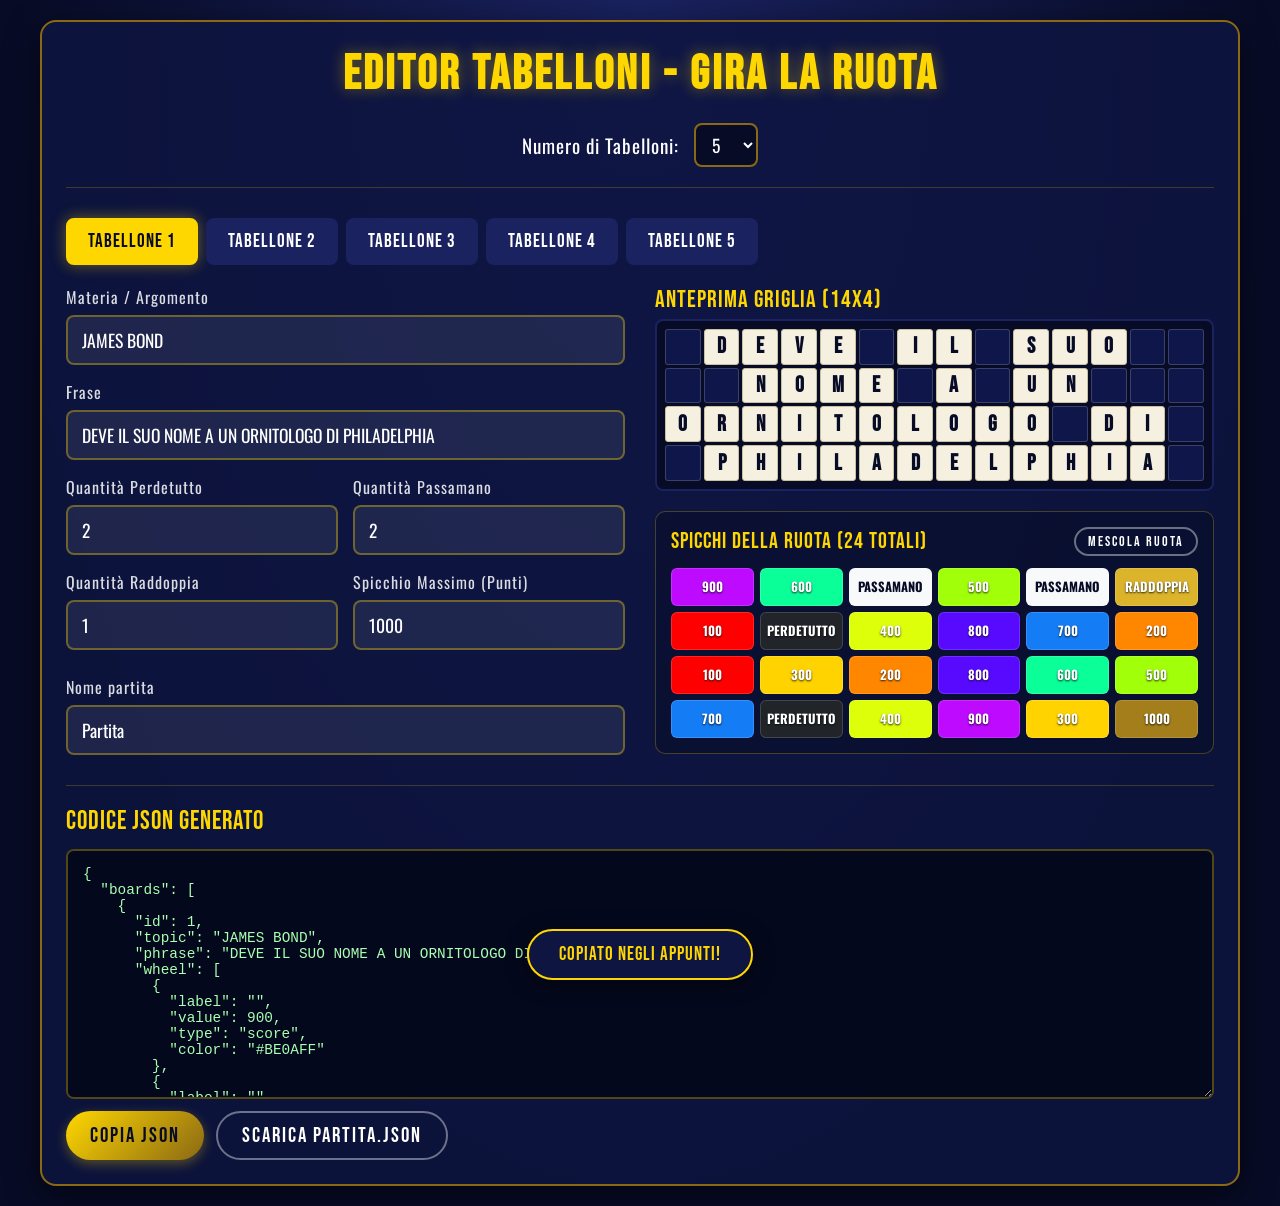
==== gira-editor.html @ a4a85a67 "Add files via upload" ====
<!DOCTYPE html>
<html lang="it">

<head>
  <meta charset="UTF-8">
  <meta name="viewport" content="width=device-width, initial-scale=1.0">
  <title>Editor Tabelloni - Gira la Ruota</title>
  <link href="https://fonts.googleapis.com/css2?family=Bebas+Neue&family=Oswald:wght@300;400;600;700&display=swap"
    rel="stylesheet">
  <style>
    :root {
      --oro: #FFD700;
      --oro-scuro: #8B6914;
      --blu-scuro: #070B25;
      --blu-medio: #0E1540;
      --blu-chiaro: #1A2260;
      --cella-sfondo: #F5F0E0;
      --cella-bordo: #C8C0A0;
      --cella-vuota: #0E164A;
      --cella-vuota-bordo: rgba(255, 255, 255, 0.18);
      --ombra-oro: 0 0 15px rgba(255, 215, 0, 0.4);
    }

    * {
      margin: 0;
      padding: 0;
      box-sizing: border-box;
    }

    body {
      font-family: "Oswald", sans-serif;
      background-color: var(--blu-scuro);
      color: #ffffff;
      padding: 20px;
      min-height: 100vh;
      background-image: radial-gradient(ellipse at top, #1a2260 0%, #070b25 70%);
    }

    .contenitore {
      max-width: 1200px;
      margin: 0 auto;
      background: rgba(14, 21, 64, 0.85);
      border: 2px solid var(--oro-scuro);
      border-radius: 16px;
      padding: 24px;
      box-shadow: 0 8px 32px rgba(0, 0, 0, 0.5);
    }

    h1 {
      font-family: "Bebas Neue", cursive;
      font-size: 3rem;
      letter-spacing: 3px;
      color: var(--oro);
      text-align: center;
      margin-bottom: 20px;
      text-shadow: var(--ombra-oro);
    }

    .sezione-setup {
      display: flex;
      justify-content: center;
      align-items: center;
      gap: 15px;
      margin-bottom: 30px;
      padding-bottom: 20px;
      border-bottom: 1px solid rgba(255, 215, 0, 0.2);
    }

    .sezione-setup label {
      font-size: 1.2rem;
      letter-spacing: 1px;
    }

    .selettore {
      font-family: "Oswald", sans-serif;
      font-size: 1.1rem;
      padding: 6px 12px;
      background: var(--blu-scuro);
      color: #fff;
      border: 2px solid var(--oro-scuro);
      border-radius: 8px;
      outline: none;
      cursor: pointer;
    }

    .selettore:focus {
      border-color: var(--oro);
      box-shadow: var(--ombra-oro);
    }

    .tab-container {
      display: flex;
      flex-wrap: wrap;
      gap: 8px;
      margin-bottom: 20px;
    }

    .tab-pulsante {
      font-family: "Bebas Neue", cursive;
      font-size: 1.2rem;
      letter-spacing: 1px;
      padding: 10px 20px;
      background: var(--blu-chiaro);
      color: #fff;
      border: 2px solid transparent;
      border-radius: 8px;
      cursor: pointer;
      transition: all 0.25s;
    }

    .tab-pulsante.attivo {
      background: var(--oro);
      color: var(--blu-scuro);
      border-color: var(--oro);
      box-shadow: var(--ombra-oro);
    }

    .tab-pulsante:hover:not(.attivo) {
      background: rgba(255, 215, 0, 0.15);
      border-color: var(--oro-scuro);
    }

    .contenuto-editor {
      display: grid;
      grid-template-columns: 1fr 1fr;
      gap: 30px;
    }

    @media (max-width: 900px) {
      .contenuto-editor {
        grid-template-columns: 1fr;
      }
    }

    .form-colonna {
      display: flex;
      flex-direction: column;
      gap: 15px;
    }

    .gruppo-input {
      display: flex;
      flex-direction: column;
      gap: 6px;
    }

    .gruppo-input label {
      font-size: 1rem;
      letter-spacing: 1px;
      color: rgba(255, 255, 255, 0.85);
    }

    .campo-testo,
    .campo-numero {
      font-family: "Oswald", sans-serif;
      font-size: 1.1rem;
      padding: 10px 14px;
      background: rgba(255, 255, 255, 0.08);
      border: 2px solid rgba(255, 215, 0, 0.35);
      border-radius: 8px;
      color: #fff;
      outline: none;
      transition: all 0.2s;
    }

    .campo-testo:focus,
    .campo-numero:focus {
      border-color: var(--oro);
      box-shadow: var(--ombra-oro);
    }

    .campo-testo {
      text-transform: uppercase;
    }

    .riga-parametri {
      display: grid;
      grid-template-columns: repeat(2, 1fr);
      gap: 15px;
    }

    .preview-colonna {
      display: flex;
      flex-direction: column;
      gap: 20px;
    }

    .anteprima-griglia-titolo {
      font-family: "Bebas Neue", cursive;
      font-size: 1.5rem;
      color: var(--oro);
      letter-spacing: 1px;
      margin-bottom: 5px;
    }

    .griglia-tabellone {
      display: grid;
      grid-template-columns: repeat(14, 1fr);
      grid-template-rows: repeat(4, 1fr);
      gap: 3px;
      background: var(--blu-scuro);
      padding: 8px;
      border-radius: 8px;
      border: 2px solid var(--blu-chiaro);
      aspect-ratio: 14 / 4;
      width: 100%;
    }

    .cella-anteprima {
      border-radius: 3px;
      display: flex;
      align-items: center;
      justify-content: center;
      font-family: "Bebas Neue", cursive;
      font-size: 1.2vw;
      font-weight: bold;
      aspect-ratio: 1;
    }

    @media (min-width: 1200px) {
      .cella-anteprima {
        font-size: 1.35rem;
      }
    }

    .cella-anteprima.empty {
      background: var(--cella-vuota);
      border: 1px solid var(--cella-vuota-bordo);
    }

    .cella-anteprima.space {
      background: var(--cella-vuota);
      border: 1px solid var(--cella-vuota-bordo);
    }

    .cella-anteprima.letter {
      background: var(--cella-sfondo);
      border: 1.5px solid var(--cella-bordo);
      color: var(--blu-scuro);
    }

    .avviso-errore {
      color: #ff5252;
      background: rgba(255, 82, 82, 0.15);
      border: 1px solid #ff5252;
      padding: 10px;
      border-radius: 8px;
      font-size: 0.95rem;
      display: none;
    }

    .sezione-ruota {
      border: 1px solid rgba(255, 215, 0, 0.25);
      border-radius: 10px;
      padding: 15px;
      background: rgba(0, 0, 0, 0.2);
    }

    .ruota-titolo-riga {
      display: flex;
      justify-content: space-between;
      align-items: center;
      margin-bottom: 12px;
    }

    .ruota-titolo {
      font-family: "Bebas Neue", cursive;
      font-size: 1.4rem;
      color: var(--oro);
      letter-spacing: 1px;
    }

    .lista-spicchi {
      display: grid;
      grid-template-columns: repeat(6, 1fr);
      gap: 6px;
    }

    @media (max-width: 600px) {
      .lista-spicchi {
        grid-template-columns: repeat(4, 1fr);
      }
    }

    .spicchio-anteprima {
      display: flex;
      flex-direction: column;
      align-items: center;
      justify-content: center;
      padding: 4px;
      border-radius: 6px;
      font-size: 0.8rem;
      font-weight: bold;
      height: 38px;
      color: #fff;
      text-shadow: 0 1px 2px rgba(0, 0, 0, 0.8);
      border: 1px solid rgba(255, 255, 255, 0.15);
    }

    .spicchio-chiaro {
      color: #070B25;
      text-shadow: none;
    }

    .sezione-json {
      margin-top: 30px;
      padding-top: 20px;
      border-top: 1px solid rgba(255, 215, 0, 0.2);
      display: flex;
      flex-direction: column;
      gap: 12px;
    }

    .json-titolo {
      font-family: "Bebas Neue", cursive;
      font-size: 1.6rem;
      color: var(--oro);
      letter-spacing: 1px;
    }

    .area-codice {
      font-family: "Courier New", Courier, monospace;
      font-size: 0.9rem;
      background: #04081c;
      border: 2px solid rgba(255, 215, 0, 0.3);
      border-radius: 8px;
      padding: 15px;
      width: 100%;
      height: 250px;
      color: #a9ffb2;
      resize: vertical;
      outline: none;
    }

    .area-codice:focus {
      border-color: var(--oro);
    }

    .pulsanti-gruppo {
      display: flex;
      gap: 12px;
    }

    .pulsante-azione {
      font-family: "Bebas Neue", cursive;
      font-size: 1.3rem;
      letter-spacing: 2px;
      padding: 10px 24px;
      border: none;
      border-radius: 50px;
      cursor: pointer;
      transition: all 0.25s;
    }

    .pulsante-principale {
      background: linear-gradient(135deg, var(--oro), var(--oro-scuro));
      color: var(--blu-scuro);
      box-shadow: 0 4px 12px rgba(255, 215, 0, 0.3);
    }

    .pulsante-principale:hover {
      transform: translateY(-2px);
      box-shadow: 0 6px 18px rgba(255, 215, 0, 0.45);
    }

    .pulsante-secondario {
      background: transparent;
      border: 2px solid rgba(255, 255, 255, 0.4);
      color: #fff;
    }

    .pulsante-secondario:hover {
      border-color: var(--oro);
      color: var(--oro);
      background: rgba(255, 215, 0, 0.08);
    }

    .toast {
      position: fixed;
      bottom: 20px;
      left: 50%;
      transform: translateX(-50%) translateY(100px);
      background: var(--blu-medio);
      border: 2px solid var(--oro);
      border-radius: 50px;
      padding: 12px 30px;
      font-family: "Bebas Neue", cursive;
      font-size: 1.2rem;
      letter-spacing: 1px;
      color: var(--oro);
      z-index: 999;
      transition: transform 0.4s cubic-bezier(0.22, 1.4, 0.36, 1);
      box-shadow: 0 4px 20px rgba(0, 0, 0, 0.5);
    }

    .toast.mostra {
      transform: translateX(-50%) translateY(0);
    }

    .cella-anteprima.errore-cella {
      background: rgba(255, 82, 82, 0.3) !important;
      border: 1.5px solid #ff5252 !important;
    }
    .cella-anteprima.letter.errore-cella {
      background: #ff5252 !important;
      color: #ffffff !important;
      border: 1.5px solid #ff1a1a !important;
    }
    .pulsante-azione:disabled {
      opacity: 0.5;
      cursor: not-allowed;
      pointer-events: none;
    }
  </style>
</head>

<body>

  <div class="contenitore">
    <h1>EDITOR TABELLONI - GIRA LA RUOTA</h1>

    <div class="sezione-setup">
      <label for="selettore-tabelloni">Numero di Tabelloni:</label>
      <select id="selettore-tabelloni" class="selettore">
        <option value="1">1</option>
        <option value="2">2</option>
        <option value="3">3</option>
        <option value="4">4</option>
        <option value="5" selected>5</option>
        <option value="6">6</option>
        <option value="7">7</option>
        <option value="8">8</option>
        <option value="9">9</option>
        <option value="10">10</option>
      </select>
    </div>

    <div class="tab-container" id="contenitore-tab">
      <!-- Generato dinamicamente -->
    </div>

    <div class="contenuto-editor">
      <div class="form-colonna">
        <div class="gruppo-input">
          <label for="input-materia">Materia / Argomento</label>
          <input type="text" id="input-materia" class="campo-testo" placeholder="Es. CINEMA, STORIA...">
        </div>

        <div class="gruppo-input">
          <label for="input-frase">Frase</label>
          <input type="text" id="input-frase" class="campo-testo" placeholder="Inserisci la frase da indovinare">
        </div>

        <div class="riga-parametri">
          <div class="gruppo-input">
            <label for="input-perdetutto">Quantità Perdetutto</label>
            <input type="number" id="input-perdetutto" class="campo-numero" min="0" max="10" value="2">
          </div>
          <div class="gruppo-input">
            <label for="input-passamano">Quantità Passamano</label>
            <input type="number" id="input-passamano" class="campo-numero" min="0" max="10" value="2">
          </div>
        </div>

        <div class="riga-parametri">
          <div class="gruppo-input">
            <label for="input-raddoppia">Quantità Raddoppia</label>
            <input type="number" id="input-raddoppia" class="campo-numero" min="0" max="10" value="1">
          </div>
          <div class="gruppo-input">
            <label for="input-spicchio-massimo">Spicchio Massimo (Punti)</label>
            <input type="number" id="input-spicchio-massimo" class="campo-numero" min="100" max="10000" step="100"
              value="1000">
          </div>
        </div>

        <div class="gruppo-input" style="margin-top: 10px;">
          <label for="input-nome-partita">Nome partita</label>
          <input type="text" id="input-nome-partita" class="campo-testo" style="text-transform: none;"
            placeholder="Es. Partita" value="Partita">
        </div>
      </div>

      <div class="preview-colonna">
        <div>
          <div class="anteprima-griglia-titolo">Anteprima Griglia (14x4)</div>
          <div class="griglia-tabellone" id="anteprima-griglia">
            <!-- Generato dinamicamente -->
          </div>
        </div>

        <div class="avviso-errore" id="errore-griglia">
          La frase supera la capienza o contiene parole troppo lunghe per la griglia 14x4.
        </div>

        <div class="sezione-ruota">
          <div class="ruota-titolo-riga">
            <div class="ruota-titolo">Spicchi della Ruota (24 totali)</div>
            <button class="pulsante-azione pulsante-secondario" style="font-size: 0.9rem; padding: 4px 12px;"
              id="btn-mescola">
              Mescola Ruota
            </button>
          </div>
          <div class="lista-spicchi" id="contenitore-spicchi">
            <!-- Generato dinamicamente -->
          </div>
        </div>
      </div>
    </div>

    <div class="sezione-json">
      <div class="json-titolo">Codice JSON Generato</div>
      <textarea id="area-json" class="area-codice" readonly></textarea>
      <div class="pulsanti-gruppo">
        <button class="pulsante-azione pulsante-principale" id="btn-copia">Copia JSON</button>
        <button class="pulsante-azione pulsante-secondario" id="btn-scarica">Scarica Partita.json</button>
      </div>
    </div>
  </div>

  <div class="toast" id="elemento-toast">Copiato negli appunti!</div>

  <script>
    // Stato globale dell'applicazione
    const CONFIG = {
      colonne: 14,
      righe: 4
    };

    let numeroTabelloni = 5;
    let indiceTabAttivo = 0;
    let datiTabelloni = [];

    // Colori associati a valori/tipi
    const COLORI = {
      perdetutto: "#212529",
      passamano: "#F8F9FA",
      raddoppia: "#DBB42C",
      massimo: "#A47E1B",
      valori: {
        100: "#FF0000",
        200: "#FF8700",
        300: "#FFD300",
        400: "#DEFF0A",
        500: "#A1FF0A",
        600: "#0AFF99",
        700: "#147DF5",
        800: "#580AFF",
        900: "#BE0AFF"
      }
    };

    // Ottieni il codice colore associato a uno spicchio
    function ottieniColoreSpicchio(valore, tipo, valoreMassimo) {
      if (tipo === "perdetutto") {
        return COLORI.perdetutto;
      }
      if (tipo === "passamano") {
        return COLORI.passamano;
      }
      if (tipo === "raddoppia") {
        return COLORI.raddoppia;
      }
      if (valore === valoreMassimo) {
        return COLORI.massimo;
      }
      return COLORI.valori[valore] || COLORI.massimo;
    }

    // Inizializza i dati dei tabelloni con valori di default
    function inizializzaDati() {
      datiTabelloni = [];
      for (let i = 0; i < 10; i++) {
        datiTabelloni.push({
          id: i + 1,
          topic: "",
          phrase: "",
          perdeCount: 2,
          passaCount: 2,
          raddoppiaCount: 1,
          maxScore: 1000,
          wheel: generaSlicesBilanciate(2, 2, 1, 1000)
        });
      }
      // Esempio per il primo tabellone
      datiTabelloni[0].topic = "JAMES BOND";
      datiTabelloni[0].phrase = "DEVE IL SUO NOME A UN ORNITOLOGO DI PHILADELPHIA";
    }

    // Genera 24 spicchi bilanciati
    function generaSlicesBilanciate(perde, passa, raddoppia, massimo) {
      const spicchi = [];

      // Aggiungi spicchi speciali
      for (let i = 0; i < perde; i++) {
        spicchi.push({ label: "", value: 0, type: "perdetutto", color: COLORI.perdetutto });
      }
      for (let i = 0; i < passa; i++) {
        spicchi.push({ label: "", value: 0, type: "passamano", color: COLORI.passamano });
      }
      for (let i = 0; i < raddoppia; i++) {
        spicchi.push({ label: "", value: 0, type: "raddoppia", color: COLORI.raddoppia });
      }

      // Spicchio con il valore massimo
      spicchi.push({ label: "", value: massimo, type: "score", color: ottieniColoreSpicchio(massimo, "score", massimo) });

      // Spicchi restanti da riempire con valori bilanciati da 100 a 900
      const nRimanenti = 24 - spicchi.length;
      if (nRimanenti > 0) {
        const baseValori = [100, 200, 300, 400, 500, 600, 700, 800, 900];
        const conteggi = {};
        baseValori.forEach(function (v) {
          conteggi[v] = 0;
        });

        const valoriAggiunti = [];
        while (valoriAggiunti.length < nRimanenti) {
          let minVal = Infinity;
          baseValori.forEach(function (v) {
            if (conteggi[v] < minVal) {
              minVal = conteggi[v];
            }
          });
          const candidati = baseValori.filter(function (v) {
            return conteggi[v] === minVal;
          });
          const indiceScelto = Math.floor(Math.random() * candidati.length);
          const valoreScelto = candidati[indiceScelto];

          valoriAggiunti.push(valoreScelto);
          conteggi[valoreScelto] = conteggi[valoreScelto] + 1;
        }

        // Aggiungi gli spicchi numerici bilanciati alla ruota
        valoriAggiunti.forEach(function (val) {
          spicchi.push({
            label: "",
            value: val,
            type: "score",
            color: ottieniColoreSpicchio(val, "score", massimo)
          });
        });
      }

      // Mescola gli spicchi
      mescolaArray(spicchi);
      return spicchi;
    }

    function mescolaArray(array) {
      for (let i = array.length - 1; i > 0; i--) {
        const j = Math.floor(Math.random() * (i + 1));
        const temp = array[i];
        array[i] = array[j];
        array[j] = temp;
      }
    }

    // Costruisce la matrice 14x4 della griglia partendo dalla frase
    function costruisciGriglia(frase) {
      if (!frase) {
        const grigliaVuota = [];
        for (let r = 0; r < CONFIG.righe; r++) {
          const riga = [];
          for (let c = 0; c < CONFIG.colonne; c++) {
            riga.push({ type: "empty", char: null });
          }
          grigliaVuota.push(riga);
        }
        return { griglia: grigliaVuota, errore: false };
      }

      const parole = frase.toUpperCase().trim().split(" ");
      const righeParole = [];
      let rigaCorrente = [];
      let lunghezzaCorrente = 0;
      let erroreSuperamento = false;

      for (let i = 0; i < parole.length; i++) {
        const parola = parole[i];
        if (parola.length > CONFIG.colonne) {
          erroreSuperamento = true;
        }
        const spazioNecessario = lunghezzaCorrente === 0 ? parola.length : parola.length + 1;
        if (lunghezzaCorrente + spazioNecessario <= CONFIG.colonne) {
          rigaCorrente.push(parola);
          lunghezzaCorrente = lunghezzaCorrente + spazioNecessario;
        } else {
          if (rigaCorrente.length > 0) {
            righeParole.push(rigaCorrente);
          }
          rigaCorrente = [parola];
          lunghezzaCorrente = parola.length;
        }
      }
      if (rigaCorrente.length > 0) {
        righeParole.push(rigaCorrente);
      }

      if (righeParole.length > CONFIG.righe) {
        erroreSuperamento = true;
      }

      const griglia = [];
      for (let r = 0; r < CONFIG.righe; r++) {
        const paroleRiga = righeParole[r] || [];
        const stringaRiga = paroleRiga.join(" ");
        const colonnaInizio = Math.floor((CONFIG.colonne - stringaRiga.length) / 2);
        const celle = [];

        for (let c = 0; c < CONFIG.colonne; c++) {
          const indice = c - colonnaInizio;
          if (stringaRiga.length === 0 || indice < 0 || indice >= stringaRiga.length) {
            celle.push({ type: "empty", char: null });
          } else if (stringaRiga[indice] === " ") {
            celle.push({ type: "space", char: null });
          } else {
            celle.push({ type: "letter", char: stringaRiga[indice] });
          }
        }
        griglia.push(celle);
      }

      return { griglia: griglia, errore: erroreSuperamento };
    }

    // Renderizza l'interfaccia dei tab
    function renderizzaTab() {
      const contenitore = document.getElementById("contenitore-tab");
      contenitore.innerHTML = "";

      for (let i = 0; i < numeroTabelloni; i++) {
        const pulsante = document.createElement("button");
        pulsante.className = "tab-pulsante";
        if (i === indiceTabAttivo) {
          pulsante.classList.add("attivo");
        }
        pulsante.textContent = "TABELLONE " + (i + 1);
        pulsante.onclick = (function (indice) {
          return function () {
            cambiaTab(indice);
          };
        })(i);
        contenitore.appendChild(pulsante);
      }
    }

    // Cambia il tab attivo
    function cambiaTab(nuovoIndice) {
      salvaDatiCorrenti();
      indiceTabAttivo = nuovoIndice;
      caricaDatiTabAttivo();
      renderizzaTab();
    }

    // Salva i dati dei campi di input nello stato del tab attivo
    function salvaDatiCorrenti() {
      if (!datiTabelloni[indiceTabAttivo]) return;

      const materiaVal = document.getElementById("input-materia").value.trim().toUpperCase();
      const fraseVal = document.getElementById("input-frase").value.trim().toUpperCase();
      const perdetuttoVal = parseInt(document.getElementById("input-perdetutto").value) || 0;
      const passamanoVal = parseInt(document.getElementById("input-passamano").value) || 0;
      const raddoppiaVal = parseInt(document.getElementById("input-raddoppia").value) || 0;
      const spicchioMassimoVal = parseInt(document.getElementById("input-spicchio-massimo").value) || 1000;

      const dati = datiTabelloni[indiceTabAttivo];

      // Se cambiano i parametri della ruota, la rigeneriamo
      const parametriCambiati = (
        dati.perdeCount !== perdetuttoVal ||
        dati.passaCount !== passamanoVal ||
        dati.raddoppiaCount !== raddoppiaVal ||
        dati.maxScore !== spicchioMassimoVal
      );

      dati.topic = materiaVal;
      dati.phrase = fraseVal;
      dati.perdeCount = perdetuttoVal;
      dati.passaCount = passamanoVal;
      dati.raddoppiaCount = raddoppiaVal;
      dati.maxScore = spicchioMassimoVal;

      if (parametriCambiati || !dati.wheel || dati.wheel.length === 0) {
        dati.wheel = generaSlicesBilanciate(perdetuttoVal, passamanoVal, raddoppiaVal, spicchioMassimoVal);
      }
    }

    // Carica i dati del tab attivo nei campi di input
    function caricaDatiTabAttivo() {
      const dati = datiTabelloni[indiceTabAttivo];
      if (!dati) return;

      document.getElementById("input-materia").value = dati.topic;
      document.getElementById("input-frase").value = dati.phrase;
      document.getElementById("input-perdetutto").value = dati.perdeCount;
      document.getElementById("input-passamano").value = dati.passaCount;
      document.getElementById("input-raddoppia").value = dati.raddoppiaCount;
      document.getElementById("input-spicchio-massimo").value = dati.maxScore;

      aggiornaAnteprime();
    }

    // Aggiorna la griglia visiva e la lista degli spicchi della ruota
    function aggiornaAnteprime() {
      const dati = datiTabelloni[indiceTabAttivo];
      if (!dati) return;

      // 1. Griglia
      const risultatoGriglia = costruisciGriglia(dati.phrase);
      const contenitoreGriglia = document.getElementById("anteprima-griglia");
      contenitoreGriglia.innerHTML = "";

      risultatoGriglia.griglia.forEach(function (riga) {
        riga.forEach(function (cella) {
          const divCella = document.createElement("div");
          divCella.className = "cella-anteprima " + cella.type;
          if (cella.type === "letter") {
            divCella.textContent = cella.char;
          }
          if (risultatoGriglia.errore) {
            divCella.classList.add("errore-cella");
          }
          contenitoreGriglia.appendChild(divCella);
        });
      });

      const elementoErrore = document.getElementById("errore-griglia");
      if (risultatoGriglia.errore) {
        elementoErrore.style.display = "block";
      } else {
        elementoErrore.style.display = "none";
      }

      // 2. Ruota
      const contenitoreSpicchi = document.getElementById("contenitore-spicchi");
      contenitoreSpicchi.innerHTML = "";

      dati.wheel.forEach(function (spicchio) {
        const divSpicchio = document.createElement("div");
        divSpicchio.className = "spicchio-anteprima";
        divSpicchio.style.backgroundColor = spicchio.color;

        // Se lo spicchio è molto chiaro (es. passamano #F8F9FA), invertiamo il testo per leggibilità
        if (spicchio.color.toUpperCase() === "#F8F9FA") {
          divSpicchio.classList.add("spicchio-chiaro");
        }

        if (spicchio.type === "score") {
          divSpicchio.textContent = spicchio.value;
        } else {
          divSpicchio.textContent = spicchio.type.toUpperCase();
        }
        contenitoreSpicchi.appendChild(divSpicchio);
      });

      // 3. JSON
      generaJSON();
      aggiornaStatoPulsanti();
    }

    function haErroriNeiTabelloni() {
      for (let i = 0; i < numeroTabelloni; i++) {
        const dati = datiTabelloni[i];
        if (dati) {
          const risultato = costruisciGriglia(dati.phrase);
          if (risultato.errore) {
            return true;
          }
        }
      }
      return false;
    }

    function aggiornaStatoPulsanti() {
      const errore = haErroriNeiTabelloni();
      const btnCopia = document.getElementById("btn-copia");
      const btnScarica = document.getElementById("btn-scarica");
      if (btnCopia) btnCopia.disabled = errore;
      if (btnScarica) btnScarica.disabled = errore;
    }

    // Genera il codice JSON e lo visualizza nell'area di testo
    function generaJSON() {
      const tabelloniEsportazione = [];
      for (let i = 0; i < numeroTabelloni; i++) {
        const dati = datiTabelloni[i];
        tabelloniEsportazione.push({
          id: dati.id,
          topic: dati.topic || "ARGOMENTO",
          phrase: dati.phrase || "FRASE",
          wheel: dati.wheel
        });
      }

      const payload = {
        boards: tabelloniEsportazione
      };

      document.getElementById("area-json").value = JSON.stringify(payload, null, 2);
    }

    // Mostra un feedback a schermo (Toast)
    function mostraToast(messaggio) {
      const toast = document.getElementById("elemento-toast");
      toast.textContent = messaggio;
      toast.classList.add("mostra");
      setTimeout(function () {
        toast.classList.remove("mostra");
      }, 2000);
    }

    // Configura i listener degli eventi
    function configuraEventi() {
      // Cambio numero di tabelloni
      document.getElementById("selettore-tabelloni").onchange = function (e) {
        salvaDatiCorrenti();
        numeroTabelloni = parseInt(e.target.value);
        if (indiceTabAttivo >= numeroTabelloni) {
          indiceTabAttivo = numeroTabelloni - 1;
        }
        renderizzaTab();
        caricaDatiTabAttivo();
      };

      // Aggiornamento live dei campi
      const campi = ["input-materia", "input-frase", "input-perdetutto", "input-passamano", "input-raddoppia", "input-spicchio-massimo"];
      campi.forEach(function (id) {
        document.getElementById(id).oninput = function () {
          salvaDatiCorrenti();
          aggiornaAnteprime();
        };
      });

      // Pulsante mescola ruota
      document.getElementById("btn-mescola").onclick = function () {
        const dati = datiTabelloni[indiceTabAttivo];
        if (dati) {
          mescolaArray(dati.wheel);
          aggiornaAnteprime();
        }
      };

      // Pulsante copia JSON
      document.getElementById("btn-copia").onclick = function () {
        const areaCodice = document.getElementById("area-json");
        areaCodice.select();
        document.execCommand("copy");
        mostraToast("JSON copiato negli appunti!");
      };

      // Pulsante scarica JSON
      document.getElementById("btn-scarica").onclick = function () {
        generaJSON();
        const jsonContent = document.getElementById("area-json").value;
        const blob = new Blob([jsonContent], { type: "application/json" });
        const url = URL.createObjectURL(blob);
        const a = document.createElement("a");
        let nomeFile = document.getElementById("input-nome-partita").value.trim();
        if (nomeFile === "") {
          nomeFile = "phrases";
        }
        a.href = url;
        a.download = nomeFile + ".json";
        document.body.appendChild(a);
        a.click();
        document.body.removeChild(a);
        URL.revokeObjectURL(url);
        mostraToast("File scaricato correttamente!");
      };

      // Aggiornamento testo pulsante scarica
      document.getElementById("input-nome-partita").oninput = function () {
        let nomeFile = this.value.trim();
        if (nomeFile === "") {
          nomeFile = "Partita";
        }
        document.getElementById("btn-scarica").textContent = "Scarica " + nomeFile + ".json";
      };
    }

    // Inizializzazione pagina
    window.onload = function () {
      inizializzaDati();
      renderizzaTab();
      caricaDatiTabAttivo();
      configuraEventi();
    };
  </script>
</body>

</html>
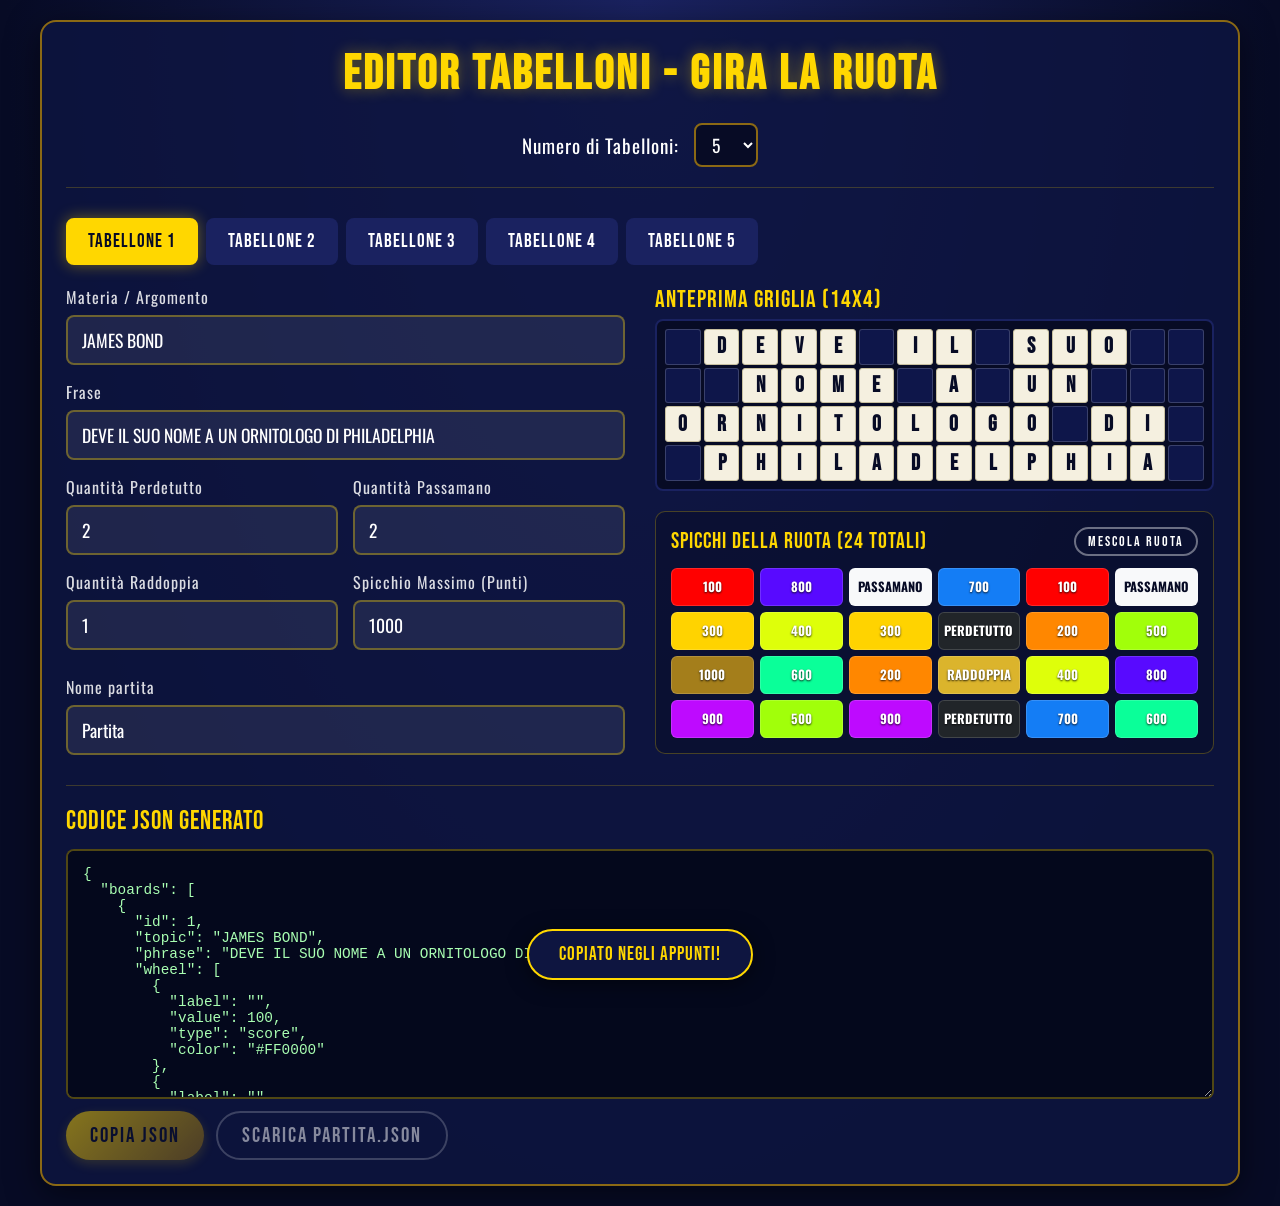
==== commit a986402c: "Add files via upload" ====
--- a/gira-editor.html
+++ b/gira-editor.html
@@ -864,10 +864,15 @@
       for (let i = 0; i < numeroTabelloni; i++) {
         const dati = datiTabelloni[i];
         if (dati) {
+          if (!dati.topic || dati.topic.trim() === "" || !dati.phrase || dati.phrase.trim() === "") {
+            return true;
+          }
           const risultato = costruisciGriglia(dati.phrase);
           if (risultato.errore) {
             return true;
           }
+        } else {
+          return true;
         }
       }
       return false;
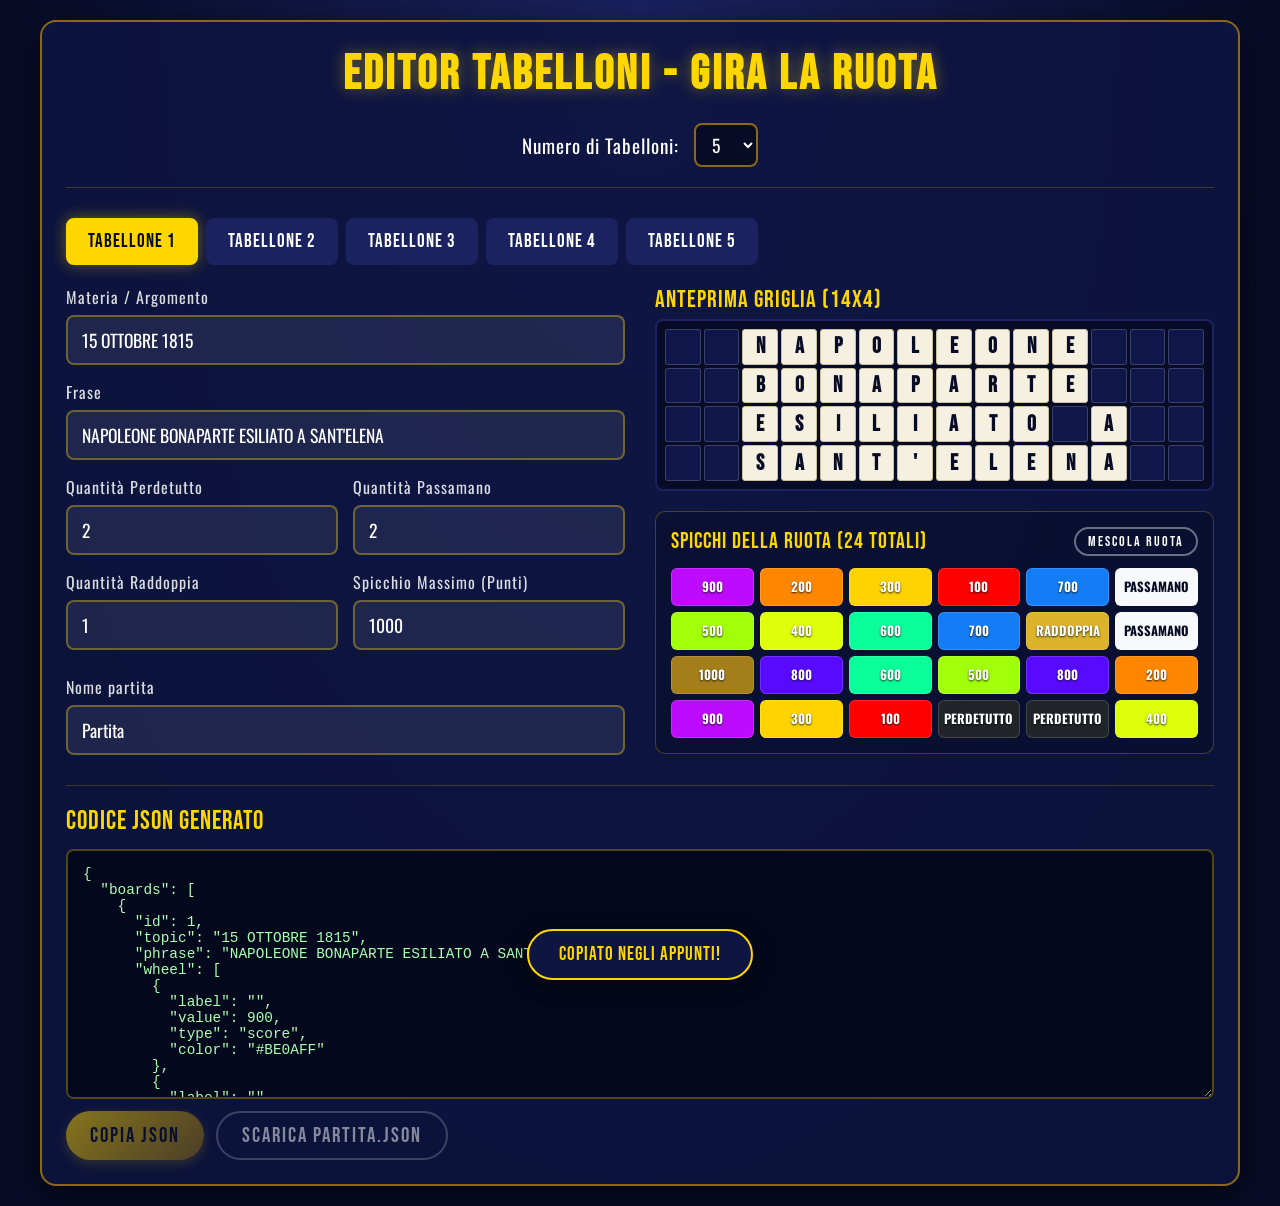
==== commit 7a3ff421: "Update gira-editor.html" ====
--- a/gira-editor.html
+++ b/gira-editor.html
@@ -583,8 +583,8 @@
         });
       }
       // Esempio per il primo tabellone
-      datiTabelloni[0].topic = "JAMES BOND";
-      datiTabelloni[0].phrase = "DEVE IL SUO NOME A UN ORNITOLOGO DI PHILADELPHIA";
+      datiTabelloni[0].topic = "15 OTTOBRE 1815";
+      datiTabelloni[0].phrase = "NAPOLEONE BONAPARTE ESILIATO A SANT'ELENA";
     }
 
     // Genera 24 spicchi bilanciati
@@ -995,4 +995,4 @@
   </script>
 </body>
 
-</html>+</html>
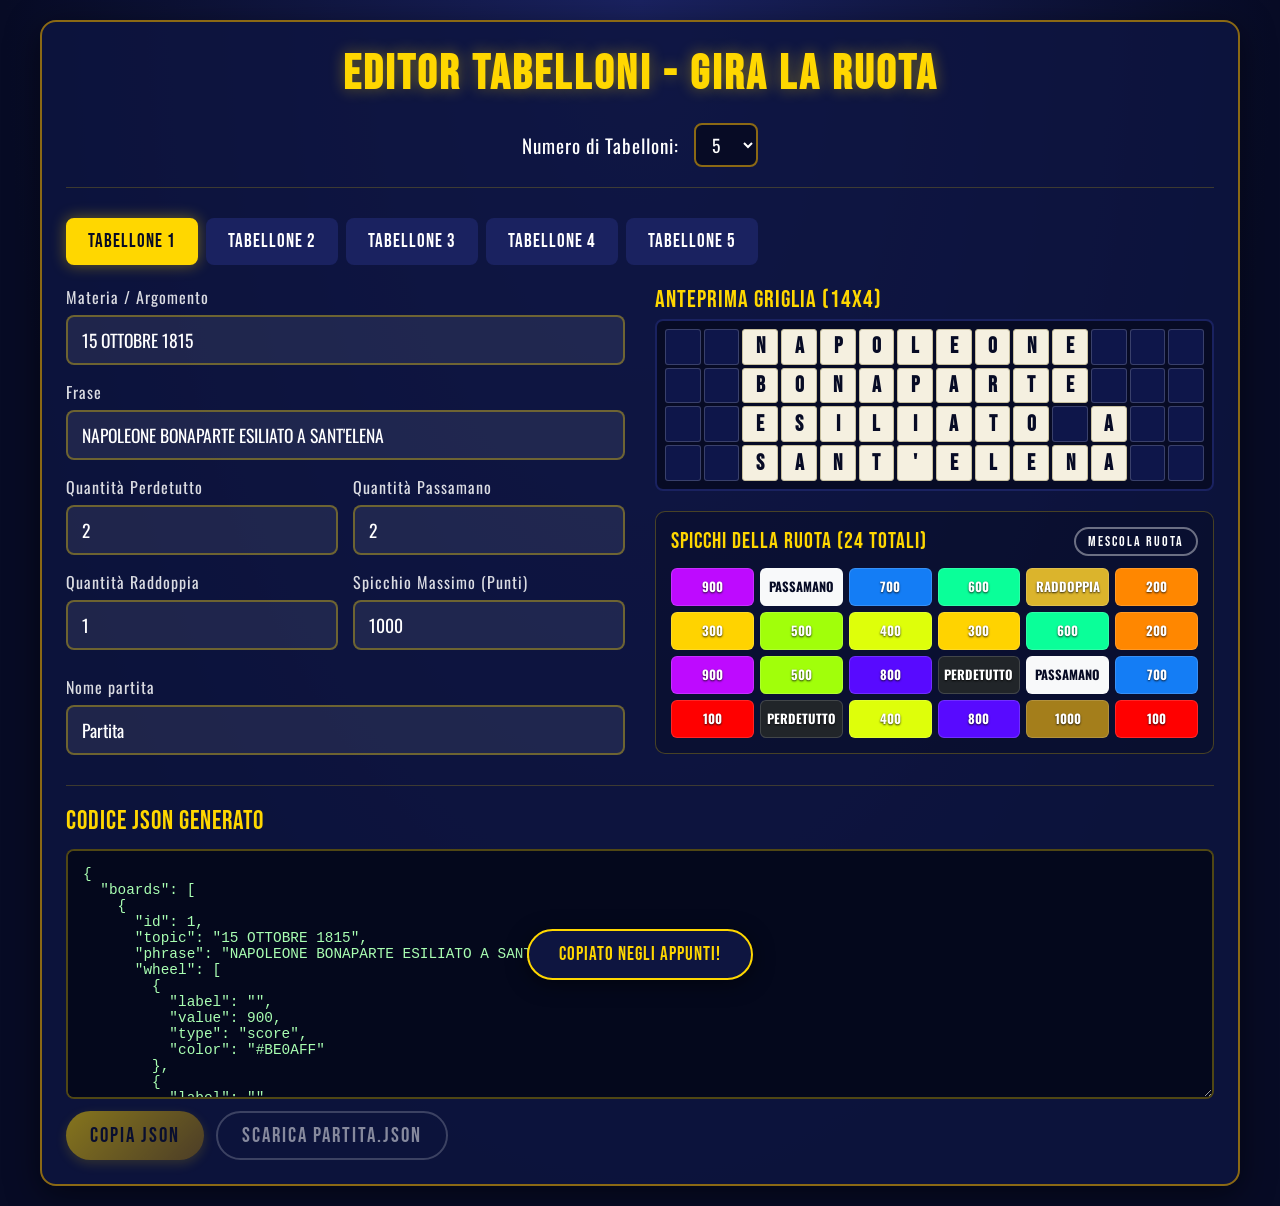
==== commit 29e8964c: "Add files via upload" ====
--- a/gira-editor.html
+++ b/gira-editor.html
@@ -401,11 +401,13 @@
       background: rgba(255, 82, 82, 0.3) !important;
       border: 1.5px solid #ff5252 !important;
     }
+
     .cella-anteprima.letter.errore-cella {
       background: #ff5252 !important;
       color: #ffffff !important;
       border: 1.5px solid #ff1a1a !important;
     }
+
     .pulsante-azione:disabled {
       opacity: 0.5;
       cursor: not-allowed;
@@ -644,8 +646,46 @@
       }
 
       // Mescola gli spicchi
-      mescolaArray(spicchi);
+      mescolaSenzaAdiacenti(spicchi);
       return spicchi;
+    }
+
+    function haAdiacentiUguali(array) {
+      const n = array.length;
+      if (n <= 1) return false;
+      for (let i = 0; i < n; i++) {
+        const corr = array[i];
+        const succ = array[(i + 1) % n];
+        if (corr.type === succ.type) {
+          if (corr.type === "score") {
+            if (corr.value === succ.value) return true;
+          } else {
+            return true;
+          }
+        }
+      }
+      return false;
+    }
+
+    function mescolaSenzaAdiacenti(array) {
+      let tentativi = 0;
+      const maxTentativi = 2000;
+      const copia = array.slice();
+      
+      while (tentativi < maxTentativi) {
+        mescolaArray(copia);
+        if (!haAdiacentiUguali(copia)) {
+          for (let i = 0; i < array.length; i++) {
+            array[i] = copia[i];
+          }
+          return;
+        }
+        tentativi++;
+      }
+      
+      for (let i = 0; i < array.length; i++) {
+        array[i] = copia[i];
+      }
     }
 
     function mescolaArray(array) {
@@ -942,7 +982,7 @@
       document.getElementById("btn-mescola").onclick = function () {
         const dati = datiTabelloni[indiceTabAttivo];
         if (dati) {
-          mescolaArray(dati.wheel);
+          mescolaSenzaAdiacenti(dati.wheel);
           aggiornaAnteprime();
         }
       };
@@ -995,4 +1035,4 @@
   </script>
 </body>
 
-</html>
+</html>
